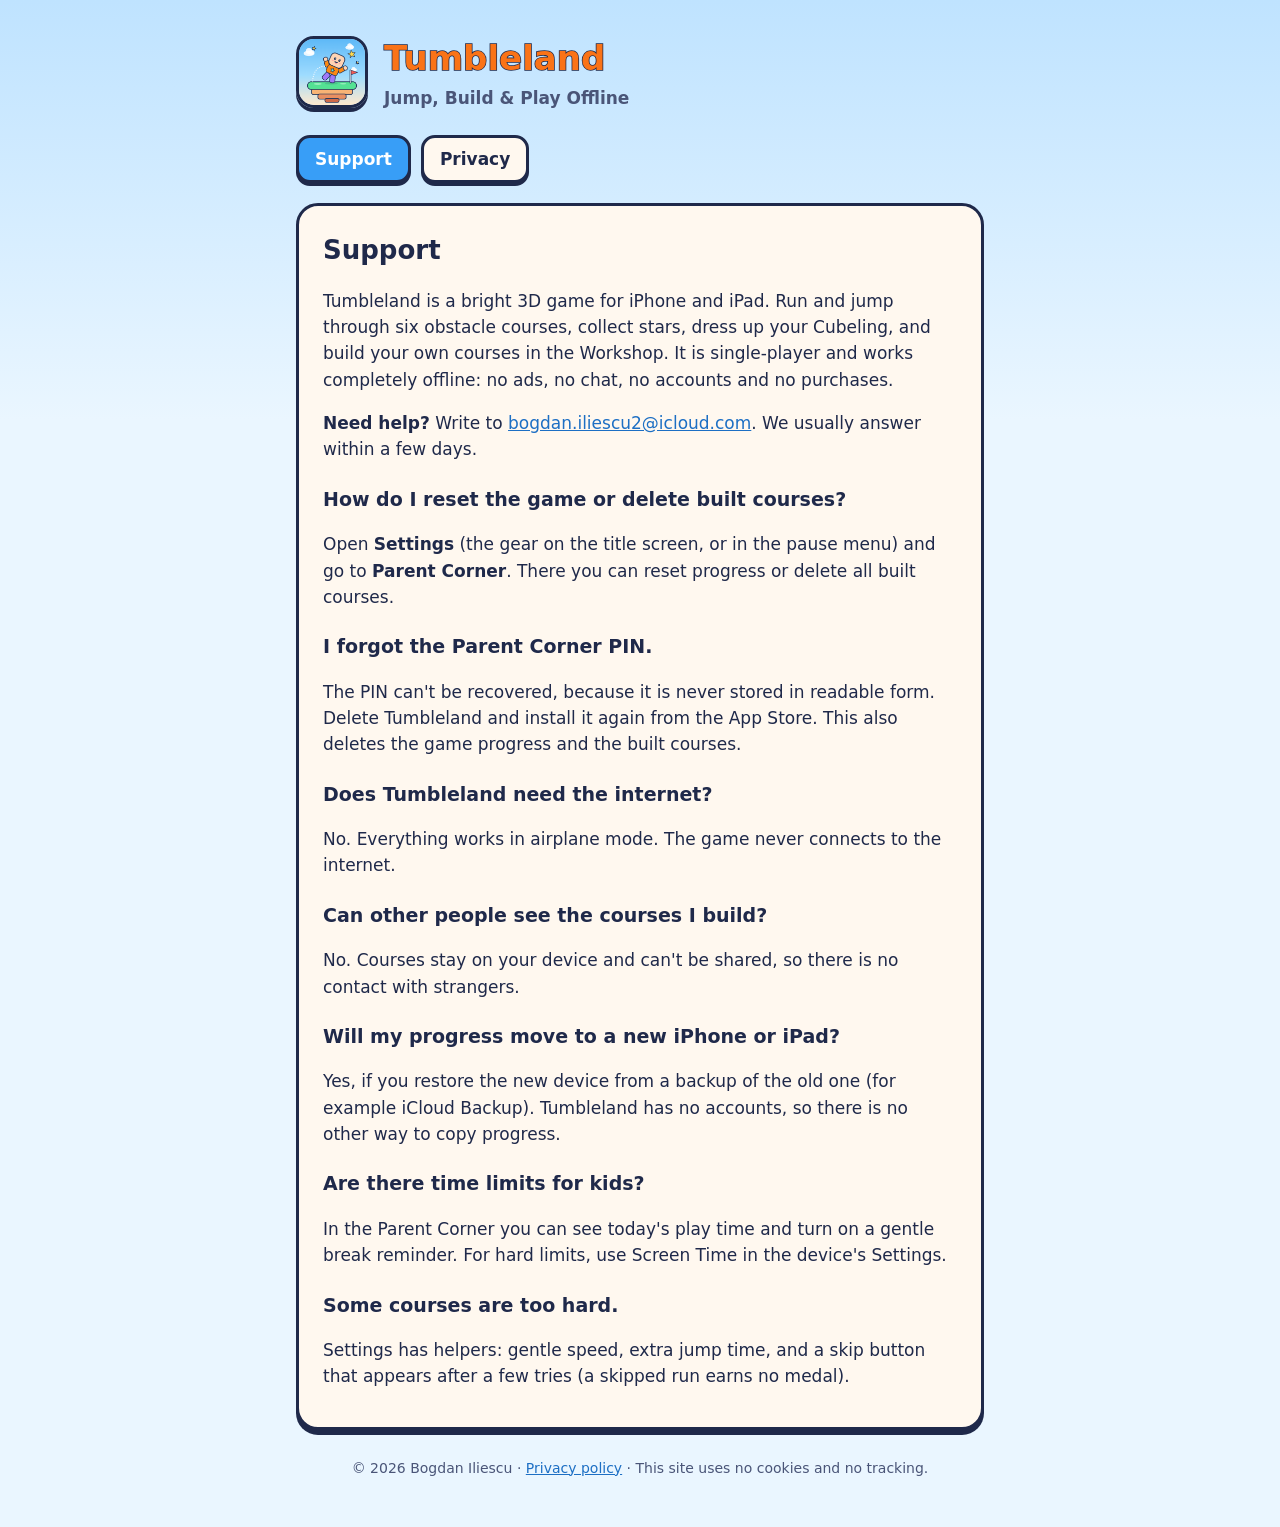
==== index.html @ 7b33a882 "Tumbleland support and privacy pages" ====
<!doctype html>
<html lang="en">
<head>
  <meta charset="utf-8">
  <meta name="viewport" content="width=device-width, initial-scale=1">
  <title>Tumbleland Support</title>
  <meta name="description" content="Help and contact for Tumbleland, an offline 3D obstacle-course game for iPhone and iPad.">
  <link rel="icon" href="icon.png">
  <link rel="stylesheet" href="style.css">
</head>
<body>
<main>
  <header>
    <img src="icon.png" alt="Tumbleland app icon">
    <div><p class="wordmark">Tumbleland</p><p class="tagline">Jump, Build &amp; Play Offline</p></div>
  </header>
  <nav><a href="index.html" aria-current="page">Support</a><a href="privacy.html">Privacy</a></nav>

  <div class="card">
    <h2>Support</h2>
    <p>Tumbleland is a bright 3D game for iPhone and iPad. Run and jump through six obstacle courses, collect stars, dress up your Cubeling, and build your own courses in the Workshop. It is single-player and works completely offline: no ads, no chat, no accounts and no purchases.</p>
    <p><strong>Need help?</strong> Write to <a href="mailto:bogdan.iliescu2@icloud.com">bogdan.iliescu2@icloud.com</a>. We usually answer within a few days.</p>

    <h3>How do I reset the game or delete built courses?</h3>
    <p>Open <strong>Settings</strong> (the gear on the title screen, or in the pause menu) and go to <strong>Parent Corner</strong>. There you can reset progress or delete all built courses.</p>

    <h3>I forgot the Parent Corner PIN.</h3>
    <p>The PIN can't be recovered, because it is never stored in readable form. Delete Tumbleland and install it again from the App Store. This also deletes the game progress and the built courses.</p>

    <h3>Does Tumbleland need the internet?</h3>
    <p>No. Everything works in airplane mode. The game never connects to the internet.</p>

    <h3>Can other people see the courses I build?</h3>
    <p>No. Courses stay on your device and can't be shared, so there is no contact with strangers.</p>

    <h3>Will my progress move to a new iPhone or iPad?</h3>
    <p>Yes, if you restore the new device from a backup of the old one (for example iCloud Backup). Tumbleland has no accounts, so there is no other way to copy progress.</p>

    <h3>Are there time limits for kids?</h3>
    <p>In the Parent Corner you can see today's play time and turn on a gentle break reminder. For hard limits, use Screen Time in the device's Settings.</p>

    <h3>Some courses are too hard.</h3>
    <p>Settings has helpers: gentle speed, extra jump time, and a skip button that appears after a few tries (a skipped run earns no medal).</p>
  </div>

  <footer>© 2026 Bogdan Iliescu · <a href="privacy.html">Privacy policy</a> · This site uses no cookies and no tracking.</footer>
</main>
</body>
</html>
---- style.css ----
/* Tumbleland support site: brand tokens from docs/BRAND.md §3 ("sticker toys"). No web fonts, no scripts. */
:root {
  --ink: #1F294A;
  --tangerine: #FA7317;
  --sky: #389EF7;
  --sky-light: #BFE3FF;
  --meadow: #33C799;
  --cream: #FFF8EF;
  --muted: #4A5578;
}

* { box-sizing: border-box; }

body {
  margin: 0;
  background: linear-gradient(var(--sky-light), #EAF6FF 420px) no-repeat, #EAF6FF;
  color: var(--ink);
  font: 17px/1.55 ui-rounded, "SF Pro Rounded", system-ui, -apple-system, "Segoe UI", sans-serif;
}

main { max-width: 720px; margin: 0 auto; padding: 32px 16px 48px; }

header { display: flex; align-items: center; gap: 16px; margin-bottom: 24px; }
header img { width: 72px; height: 72px; border-radius: 18px; border: 3px solid var(--ink); box-shadow: 0 4px 0 var(--ink); }
header a { color: inherit; text-decoration: none; }
.wordmark { margin: 0; font-size: 34px; font-weight: 900; color: var(--tangerine); -webkit-text-stroke: 1.5px var(--ink); paint-order: stroke fill; }
.tagline { margin: 0; color: var(--muted); font-weight: 600; }

nav { display: flex; flex-wrap: wrap; gap: 10px; margin-bottom: 20px; }
nav a {
  padding: 8px 16px; border: 3px solid var(--ink); border-radius: 14px; box-shadow: 0 3px 0 var(--ink);
  background: var(--cream); color: var(--ink); font-weight: 800; text-decoration: none;
}
nav a[aria-current="page"] { background: var(--sky); color: #fff; }

.card { background: var(--cream); border: 3px solid var(--ink); border-radius: 22px; box-shadow: 0 5px 0 var(--ink); padding: 8px 24px 20px; }
h2 { font-size: 26px; font-weight: 900; margin: 16px 0 4px; }
h3 { font-size: 19px; font-weight: 800; margin: 22px 0 4px; }
p, li { max-width: 65ch; }
.updated { color: var(--muted); margin-top: 0; }
.pill { display: inline-block; margin: 4px 6px 0 0; padding: 4px 12px; border-radius: 999px; background: var(--meadow); color: #fff; font-weight: 800; font-size: 15px; }
a { color: #1D6FC4; }
footer { margin-top: 28px; color: var(--muted); font-size: 14px; text-align: center; }

@media (max-width: 480px) {
  .wordmark { font-size: 28px; }
  .card { padding: 4px 16px 16px; }
}
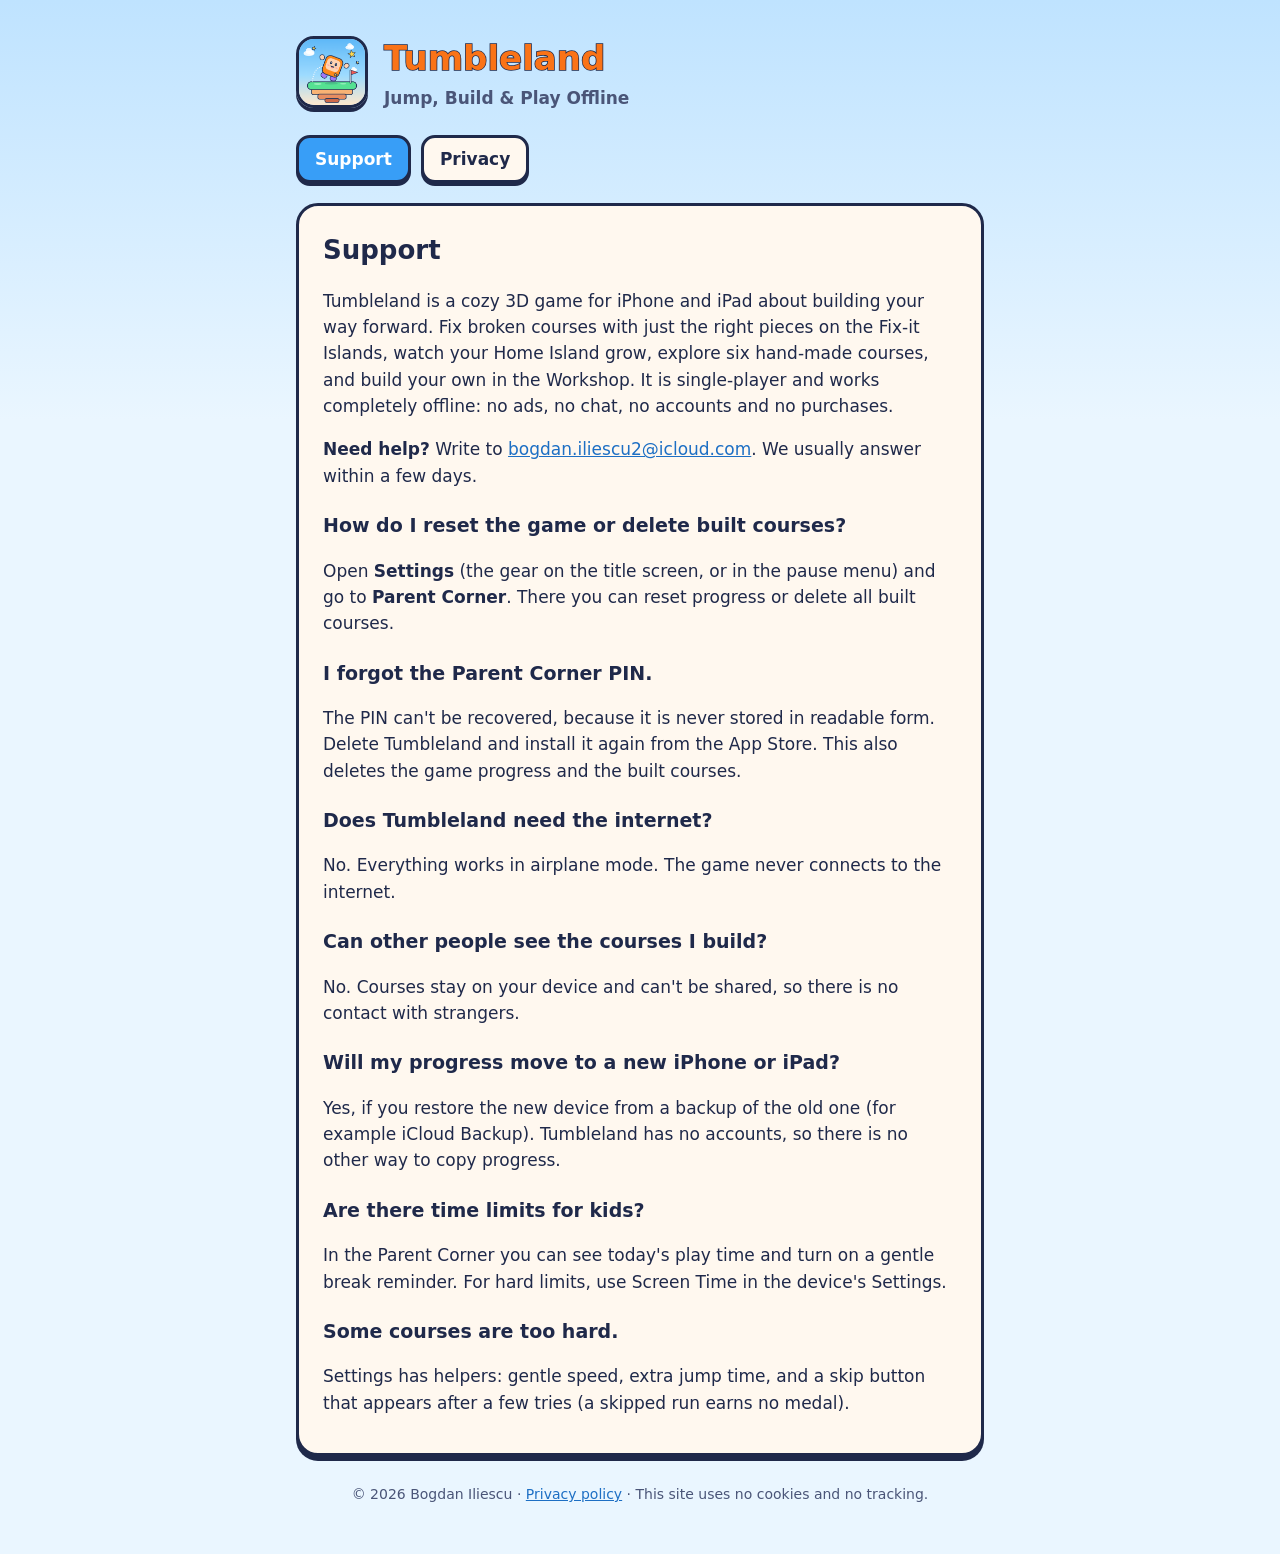
==== commit 799bdda6: "Support page: v2.1 description (Fix-it Islands, growing island) and the new app icon Co-Authored-By:" ====
--- a/index.html
+++ b/index.html
@@ -18,7 +18,7 @@
 
   <div class="card">
     <h2>Support</h2>
-    <p>Tumbleland is a bright 3D game for iPhone and iPad. Run and jump through six obstacle courses, collect stars, dress up your Cubeling, and build your own courses in the Workshop. It is single-player and works completely offline: no ads, no chat, no accounts and no purchases.</p>
+    <p>Tumbleland is a cozy 3D game for iPhone and iPad about building your way forward. Fix broken courses with just the right pieces on the Fix-it Islands, watch your Home Island grow, explore six hand-made courses, and build your own in the Workshop. It is single-player and works completely offline: no ads, no chat, no accounts and no purchases.</p>
     <p><strong>Need help?</strong> Write to <a href="mailto:bogdan.iliescu2@icloud.com">bogdan.iliescu2@icloud.com</a>. We usually answer within a few days.</p>
 
     <h3>How do I reset the game or delete built courses?</h3>
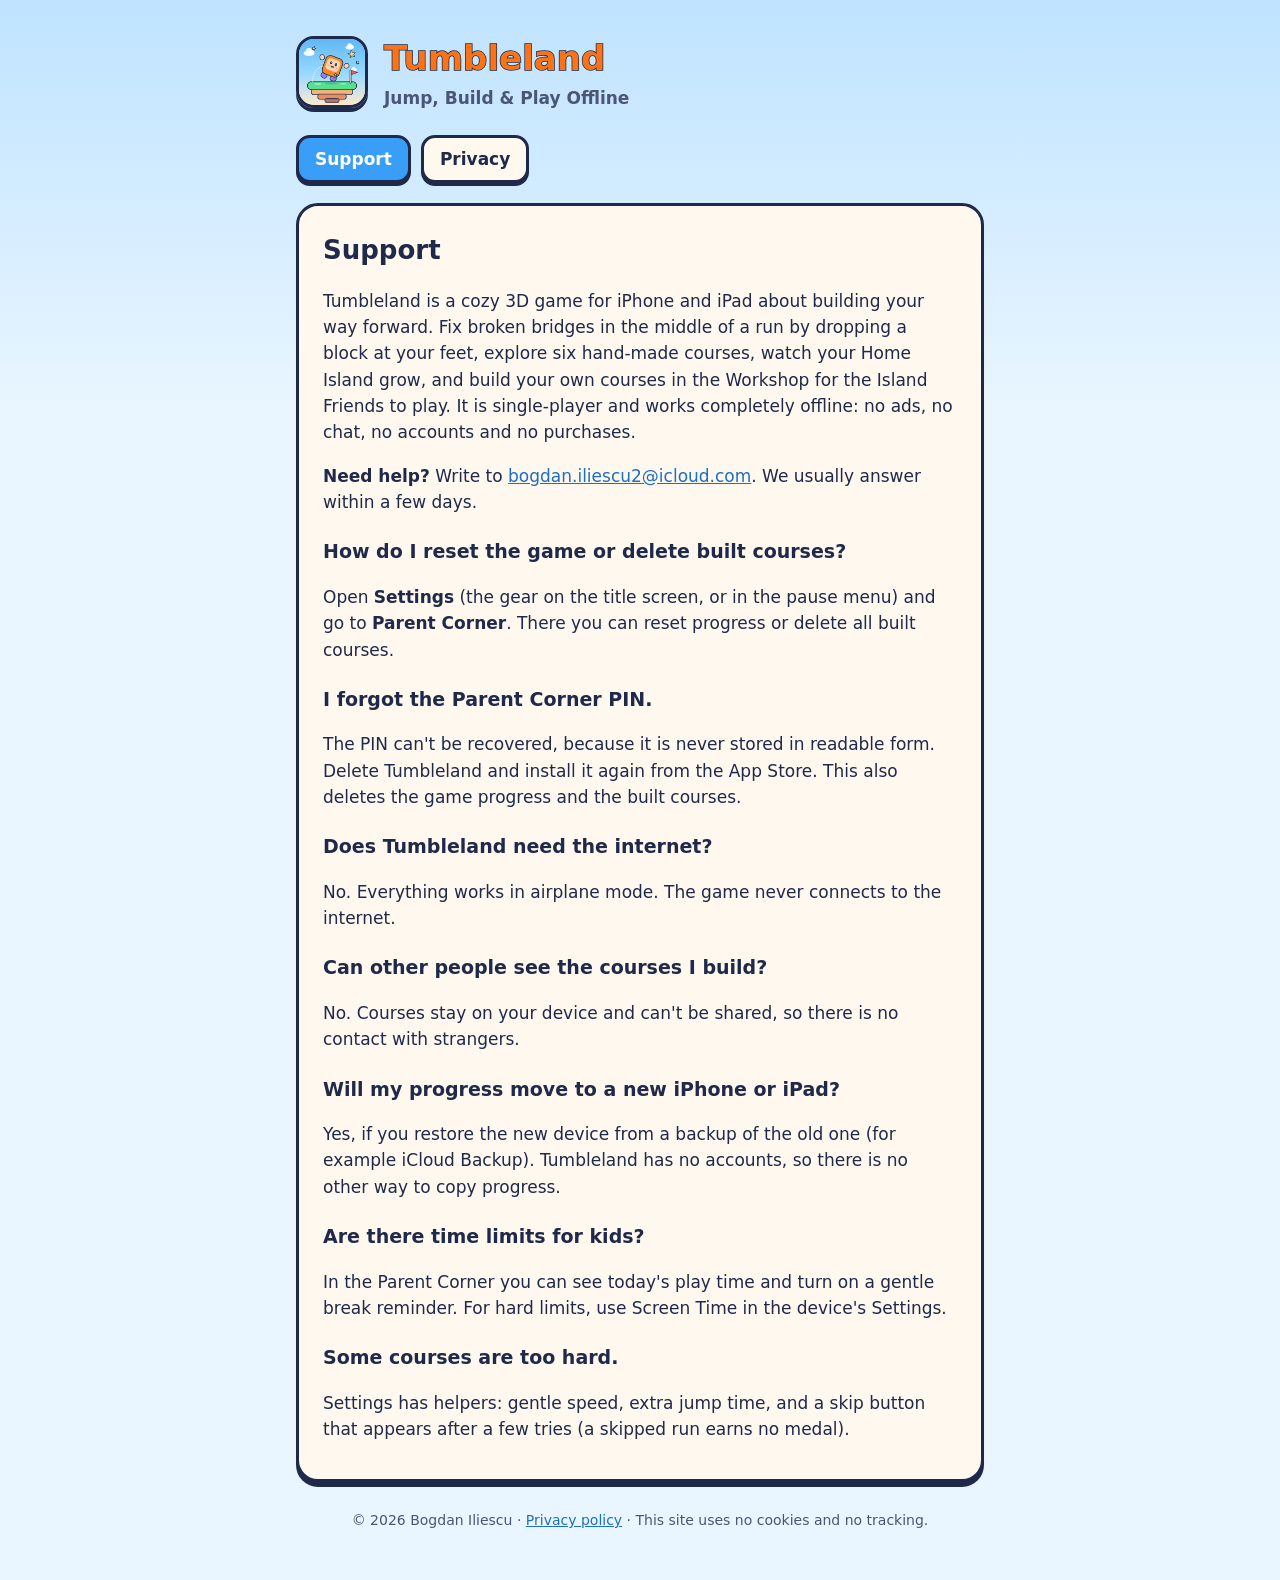
==== commit 9b7090f2: "Support page: v2.2 description (building while you run, Island Friends)" ====
--- a/index.html
+++ b/index.html
@@ -18,7 +18,7 @@
 
   <div class="card">
     <h2>Support</h2>
-    <p>Tumbleland is a cozy 3D game for iPhone and iPad about building your way forward. Fix broken courses with just the right pieces on the Fix-it Islands, watch your Home Island grow, explore six hand-made courses, and build your own in the Workshop. It is single-player and works completely offline: no ads, no chat, no accounts and no purchases.</p>
+    <p>Tumbleland is a cozy 3D game for iPhone and iPad about building your way forward. Fix broken bridges in the middle of a run by dropping a block at your feet, explore six hand-made courses, watch your Home Island grow, and build your own courses in the Workshop for the Island Friends to play. It is single-player and works completely offline: no ads, no chat, no accounts and no purchases.</p>
     <p><strong>Need help?</strong> Write to <a href="mailto:bogdan.iliescu2@icloud.com">bogdan.iliescu2@icloud.com</a>. We usually answer within a few days.</p>
 
     <h3>How do I reset the game or delete built courses?</h3>
